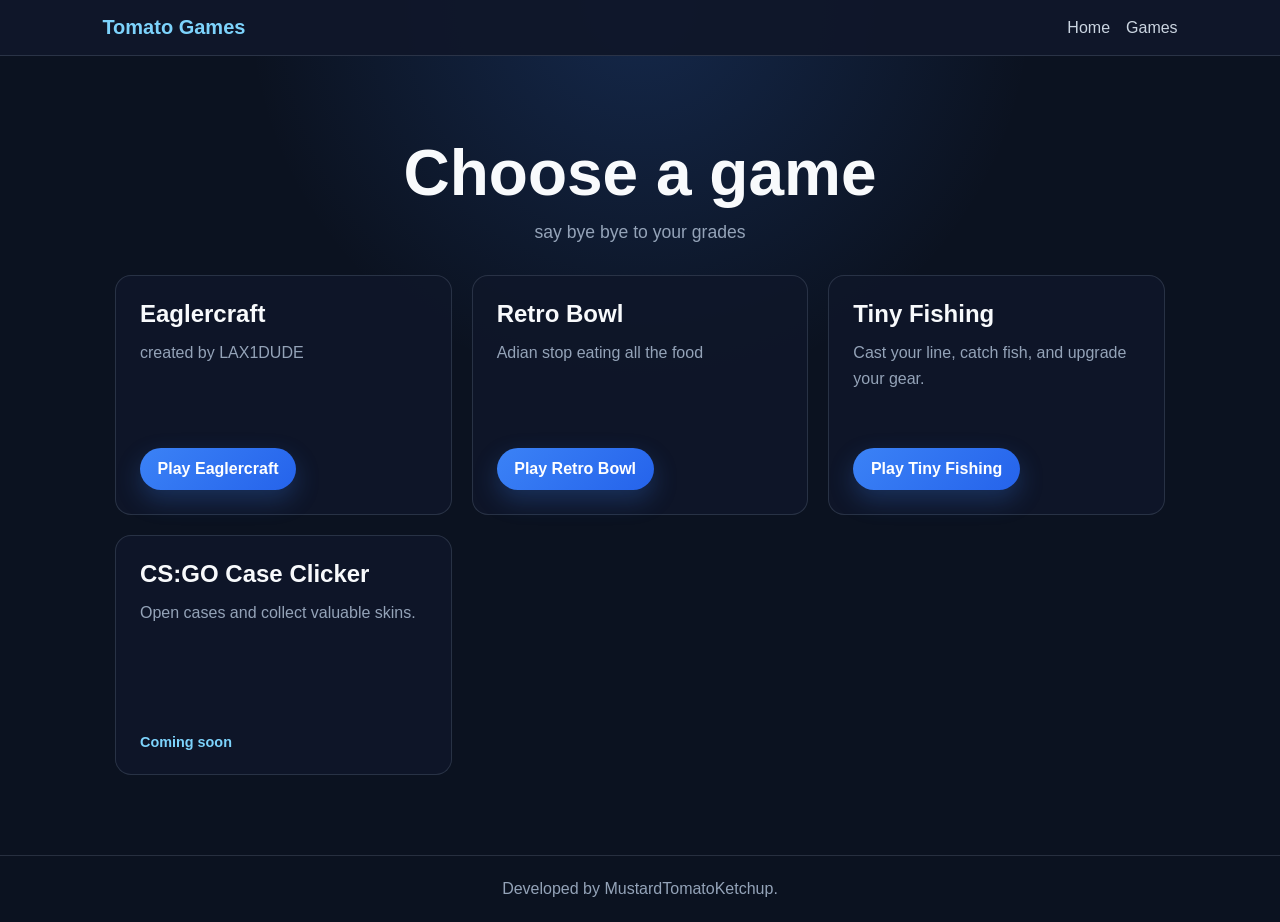
==== games.html @ 43b50442 "Update game descriptions in games.html" ====
<!DOCTYPE html>
<html lang="en">
<head>
  <meta charset="UTF-8" />
  <meta name="viewport" content="width=device-width, initial-scale=1" />
  <meta name="color-scheme" content="dark" />
  <title>New Tab</title>
  <style>
    :root {
      --bg: #0b1220;
      --panel: #0f172a;
      --panel-border: rgba(148, 163, 184, 0.2);
      --text: #e5eefb;
      --muted: #94a3b8;
      --accent: #7dd3fc;
      --primary: #3b82f6;
      --primary-strong: #2563eb;
      --shadow: rgba(59, 130, 246, 0.25);
    }

    * { box-sizing: border-box; }
    body {
      min-height: 100vh;
      margin: 0;
      font-family: Arial, sans-serif;
      color: var(--text);
      background: radial-gradient(circle at top, rgba(59, 130, 246, 0.2), transparent 35%), var(--bg);
    }
    a { color: inherit; }
    header {
      display: flex;
      align-items: center;
      justify-content: space-between;
      padding: 1rem 8%;
      background: rgba(15, 23, 42, 0.95);
      border-bottom: 1px solid var(--panel-border);
    }
    .logo { color: var(--accent); font-size: 1.25rem; font-weight: 700; text-decoration: none; }
    nav { display: flex; gap: 1rem; align-items: center; }
    nav a { color: #cbd5e1; text-decoration: none; }
    nav a:hover, nav a:focus-visible { color: white; }
    main { width: min(1050px, 84%); margin: 0 auto; padding: 5rem 0; }
    .intro { margin-bottom: 2rem; text-align: center; }
    h1 { margin: 0 0 0.75rem; font-size: clamp(2.5rem, 6vw, 4rem); color: #f8fafc; }
    .intro p { margin: 0; color: var(--muted); font-size: 1.1rem; }
    .games-grid { display: grid; grid-template-columns: repeat(3, minmax(0, 1fr)); gap: 1.25rem; }
    .game-card {
      display: flex;
      min-height: 240px;
      flex-direction: column;
      align-items: flex-start;
      padding: 1.5rem;
      background: rgba(15, 23, 42, 0.9);
      border: 1px solid var(--panel-border);
      border-radius: 1rem;
    }
    .game-card h2 { margin: 0 0 0.75rem; color: #f8fafc; }
    .game-card p { flex: 1; margin: 0 0 1.5rem; color: var(--muted); line-height: 1.6; }
    .play-button {
      display: inline-flex;
      align-items: center;
      justify-content: center;
      padding: 0.75rem 1.1rem;
      border: 0;
      border-radius: 999px;
      background: linear-gradient(135deg, var(--primary), var(--primary-strong));
      color: white;
      font-weight: 700;
      text-decoration: none;
      box-shadow: 0 10px 25px var(--shadow);
    }
    .coming-soon { color: var(--accent); font-size: 0.9rem; font-weight: 700; }
    footer { padding: 1.5rem; text-align: center; color: var(--muted); border-top: 1px solid var(--panel-border); }
    @media (max-width: 800px) {
      .games-grid { grid-template-columns: repeat(2, minmax(0, 1fr)); }
    }
    @media (max-width: 600px) {
      header { flex-direction: column; gap: 0.75rem; }
      main { padding: 3rem 0; }
      .games-grid { grid-template-columns: 1fr; }
    }
  </style>
</head>
<body>
  <header>
    <a class="logo" href="index.html">Tomato Games</a>
    <nav aria-label="Main navigation">
      <a href="index.html">Home</a>
      <a href="games.html" aria-current="page">Games</a>
    </nav>
  </header>

  <main>
    <section class="intro" aria-labelledby="page-title">
      <h1 id="page-title">Choose a game</h1>
      <p>say bye bye to your grades</p>
    </section>

    <section class="games-grid" aria-label="Game options">
      <article class="game-card">
        <h2>Eaglercraft</h2>
        <p>created by LAX1DUDE</p>
        <a class="play-button" href="EaglercraftX_1.8_u53_Offline_Signed.html">Play Eaglercraft</a>
      </article>
      <article class="game-card">
        <h2>Retro Bowl</h2>
        <p>Adian stop eating all the food</p>
        <a class="play-button" href="retro-bowl.html">Play Retro Bowl</a>
      </article>
      <article class="game-card">
        <h2>Tiny Fishing</h2>
        <p>Cast your line, catch fish, and upgrade your gear.</p>
        <a class="play-button" href="tiny-fishing.html">Play Tiny Fishing</a>
      </article>
      <article class="game-card">
        <h2>CS:GO Case Clicker</h2>
        <p>Open cases and collect valuable skins.</p>
        <span class="coming-soon">Coming soon</span>
      </article>
    </section>
  </main>

  <footer>Developed by MustardTomatoKetchup.</footer>
</body>
</html>
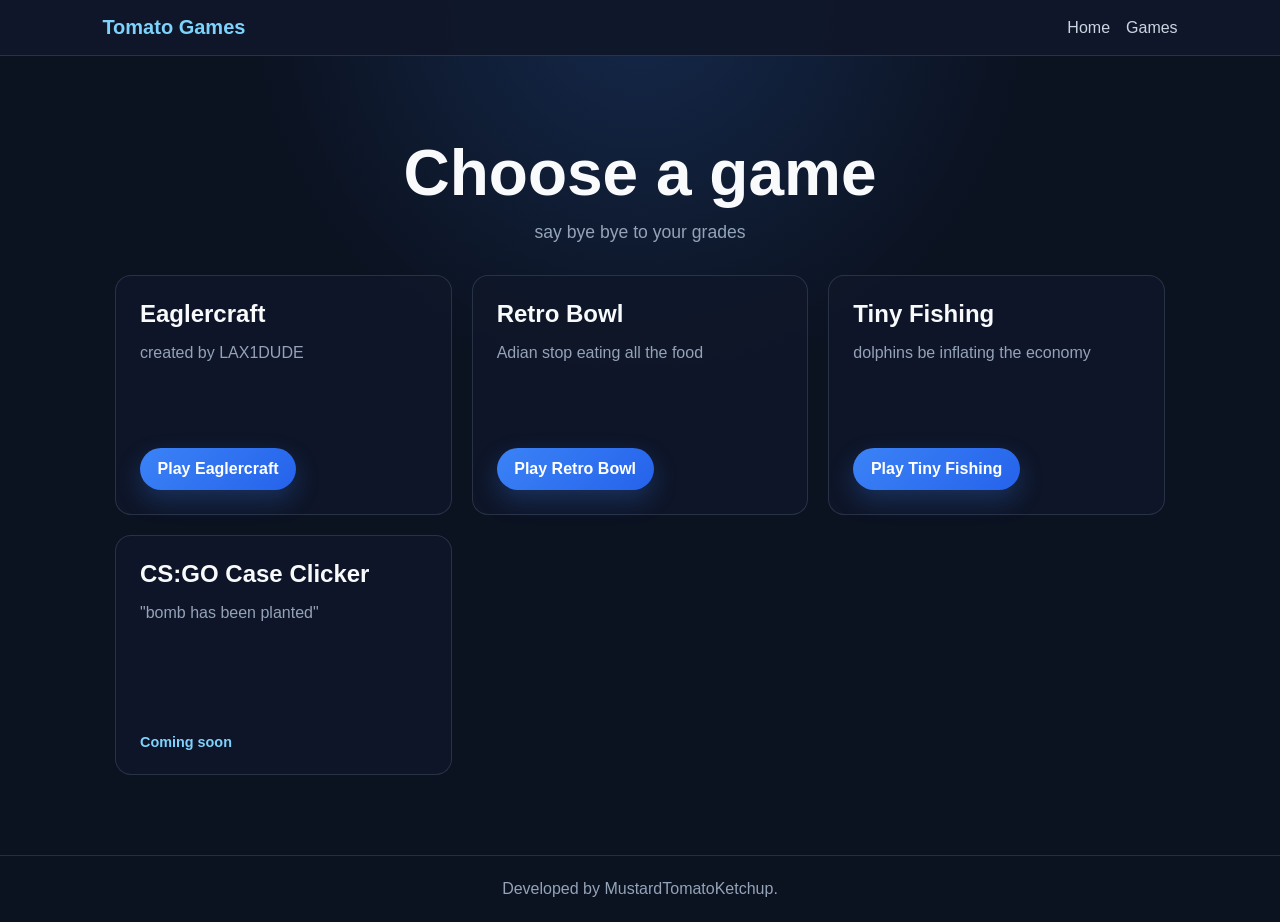
==== commit fc1e4129: "Update game descriptions in games.html" ====
--- a/games.html
+++ b/games.html
@@ -109,12 +109,12 @@
       </article>
       <article class="game-card">
         <h2>Tiny Fishing</h2>
-        <p>Cast your line, catch fish, and upgrade your gear.</p>
+        <p>dolphins be inflating the economy</p>
         <a class="play-button" href="tiny-fishing.html">Play Tiny Fishing</a>
       </article>
       <article class="game-card">
         <h2>CS:GO Case Clicker</h2>
-        <p>Open cases and collect valuable skins.</p>
+        <p>"bomb has been planted"</p>
         <span class="coming-soon">Coming soon</span>
       </article>
     </section>
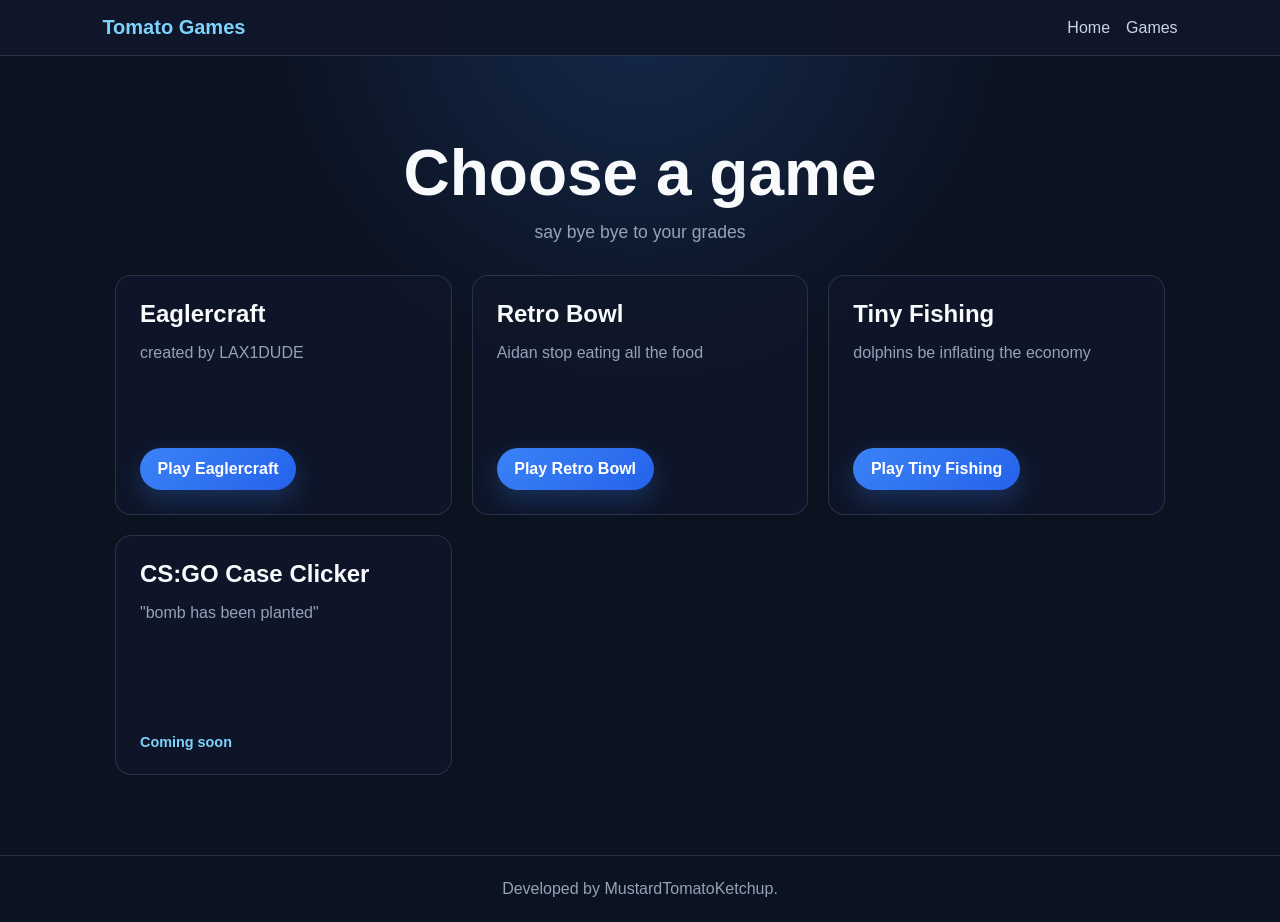
==== commit 9fc0cd3d: "Correct spelling of 'Adian' to 'Aidan' in games.html" ====
--- a/games.html
+++ b/games.html
@@ -104,7 +104,7 @@
       </article>
       <article class="game-card">
         <h2>Retro Bowl</h2>
-        <p>Adian stop eating all the food</p>
+        <p>Aidan stop eating all the food</p>
         <a class="play-button" href="retro-bowl.html">Play Retro Bowl</a>
       </article>
       <article class="game-card">
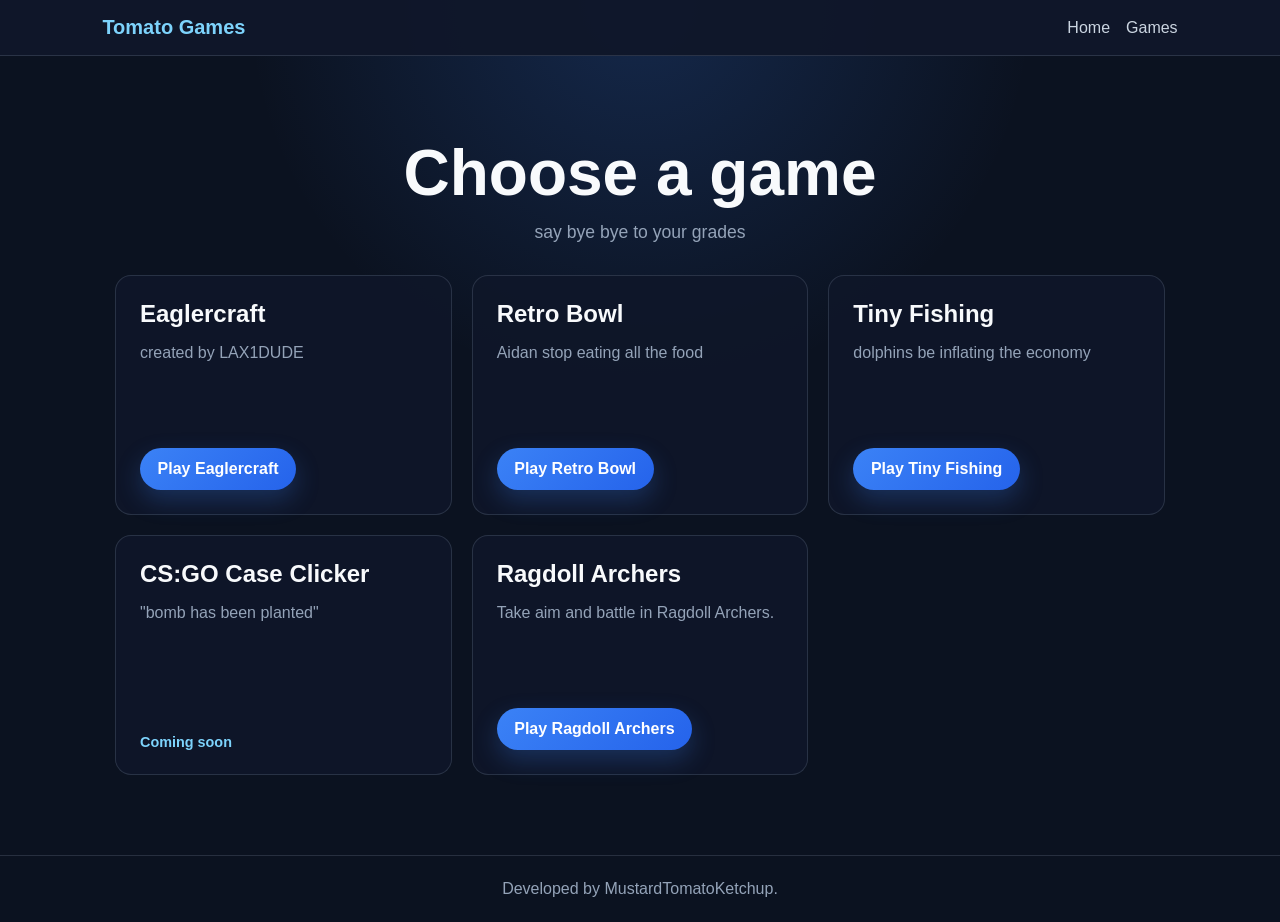
==== commit bd8ef0d4: "Add Ragdoll Archers game card" ====
--- a/games.html
+++ b/games.html
@@ -117,6 +117,11 @@
         <p>"bomb has been planted"</p>
         <span class="coming-soon">Coming soon</span>
       </article>
+      <article class="game-card">
+        <h2>Ragdoll Archers</h2>
+        <p>Take aim and battle in Ragdoll Archers.</p>
+        <a class="play-button" href="ragdoll-archers.htm">Play Ragdoll Archers</a>
+      </article>
     </section>
   </main>
 
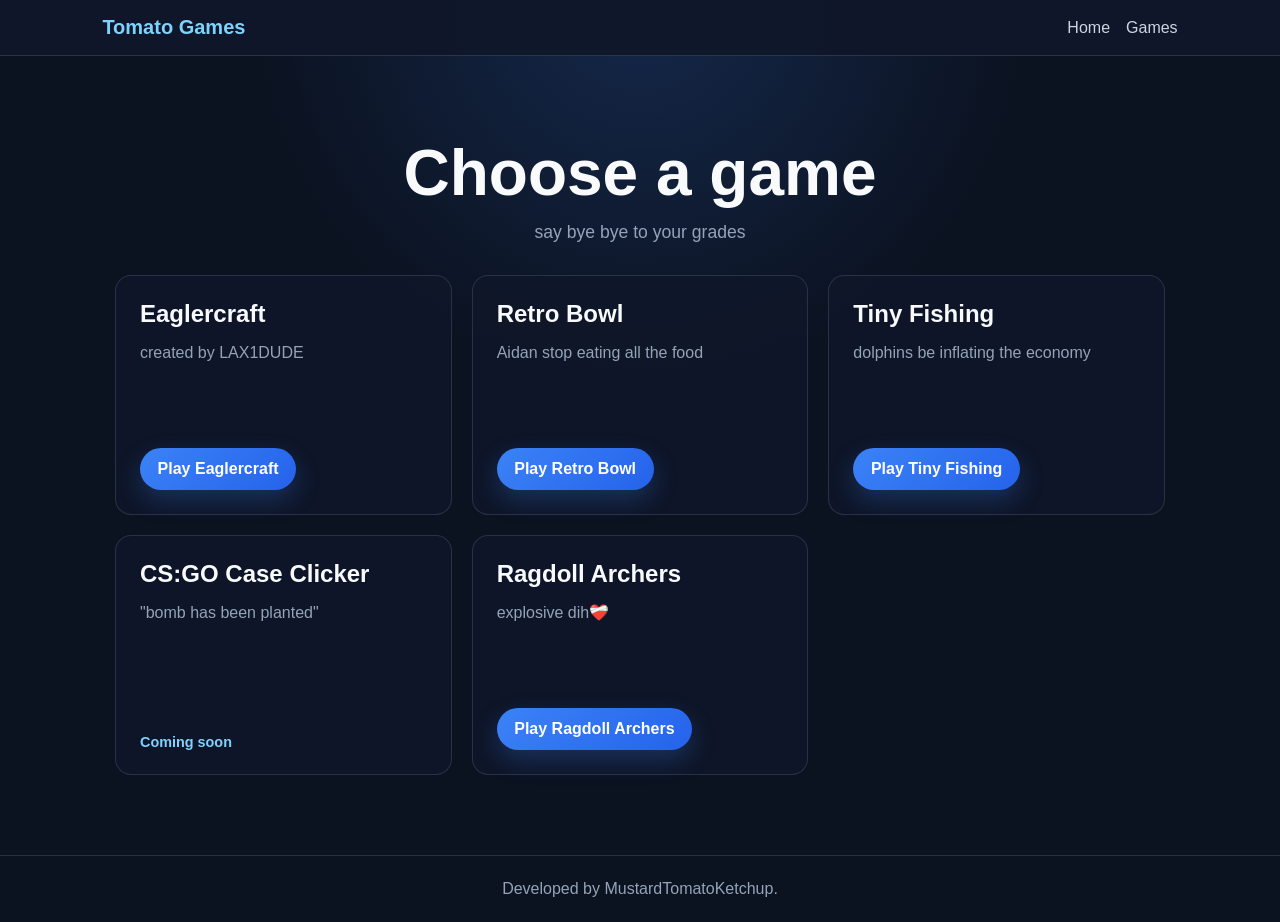
==== commit 3d75dfe2: "Update game description for Ragdoll Archers" ====
--- a/games.html
+++ b/games.html
@@ -119,7 +119,7 @@
       </article>
       <article class="game-card">
         <h2>Ragdoll Archers</h2>
-        <p>Take aim and battle in Ragdoll Archers.</p>
+        <p>explosive dih❤️‍🩹</p>
         <a class="play-button" href="ragdoll-archers.htm">Play Ragdoll Archers</a>
       </article>
     </section>
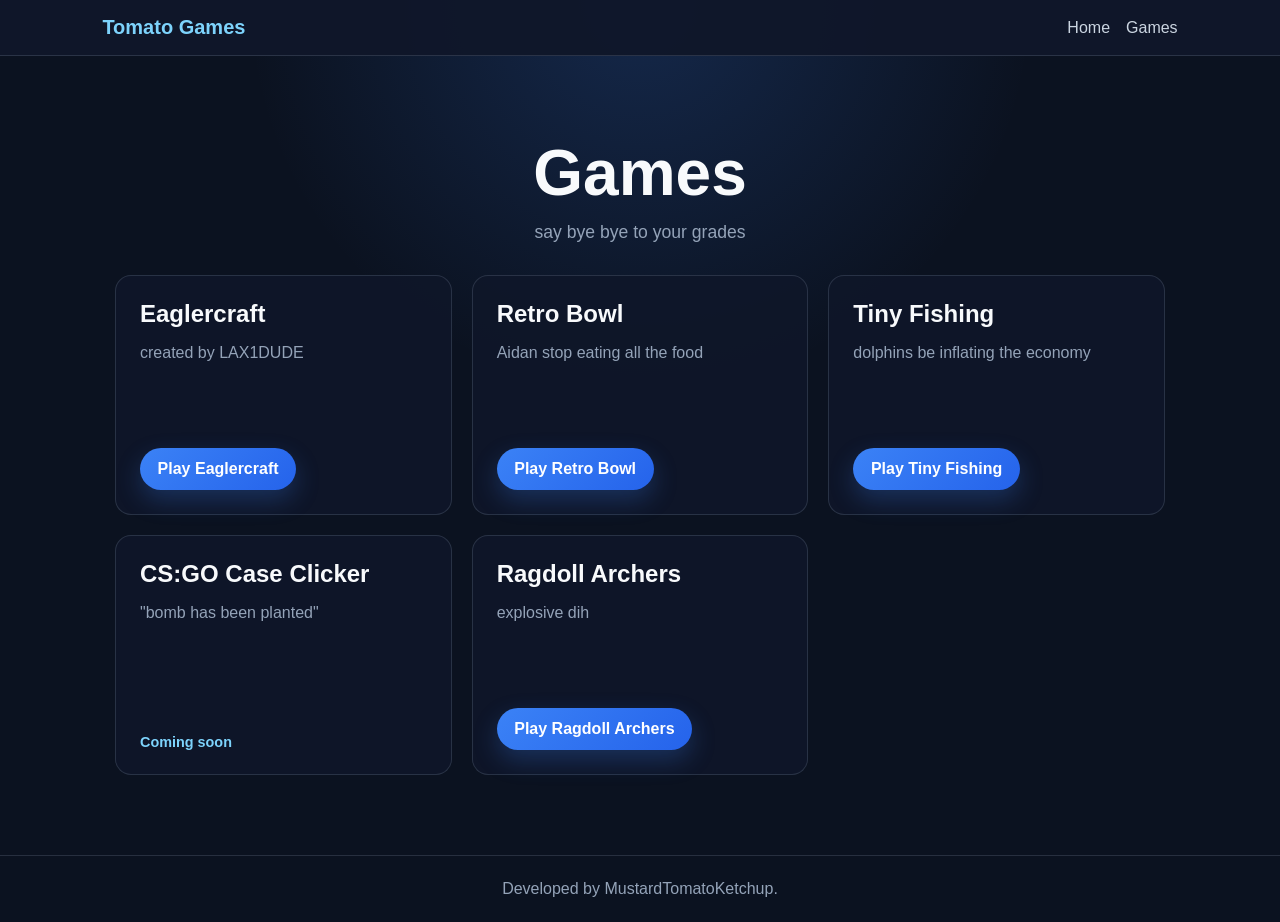
==== commit 9c65d878: "Modify page title and game description Updated the page title and removed an emoji from the game des" ====
--- a/games.html
+++ b/games.html
@@ -92,7 +92,7 @@
 
   <main>
     <section class="intro" aria-labelledby="page-title">
-      <h1 id="page-title">Choose a game</h1>
+      <h1 id="page-title">Games</h1>
       <p>say bye bye to your grades</p>
     </section>
 
@@ -119,7 +119,7 @@
       </article>
       <article class="game-card">
         <h2>Ragdoll Archers</h2>
-        <p>explosive dih❤️‍🩹</p>
+        <p>explosive dih</p>
         <a class="play-button" href="ragdoll-archers.htm">Play Ragdoll Archers</a>
       </article>
     </section>
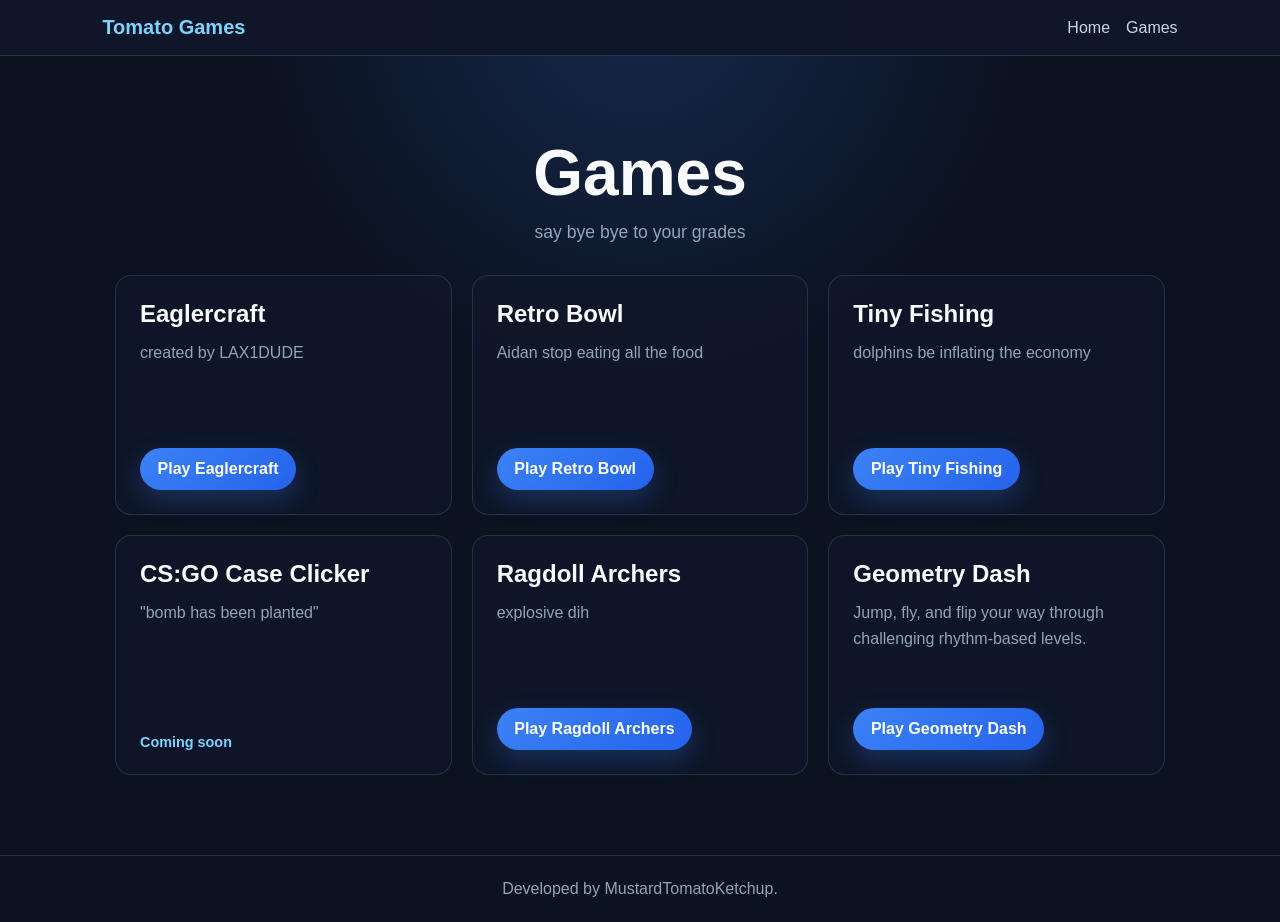
==== commit 2374f8b1: "Add Geometry Dash game card to games page" ====
--- a/games.html
+++ b/games.html
@@ -122,6 +122,11 @@
         <p>explosive dih</p>
         <a class="play-button" href="ragdoll-archers.htm">Play Ragdoll Archers</a>
       </article>
+      <article class="game-card">
+        <h2>Geometry Dash</h2>
+        <p>Jump, fly, and flip your way through challenging rhythm-based levels.</p>
+        <a class="play-button" href="geometry-dash.html">Play Geometry Dash</a>
+      </article>
     </section>
   </main>
 
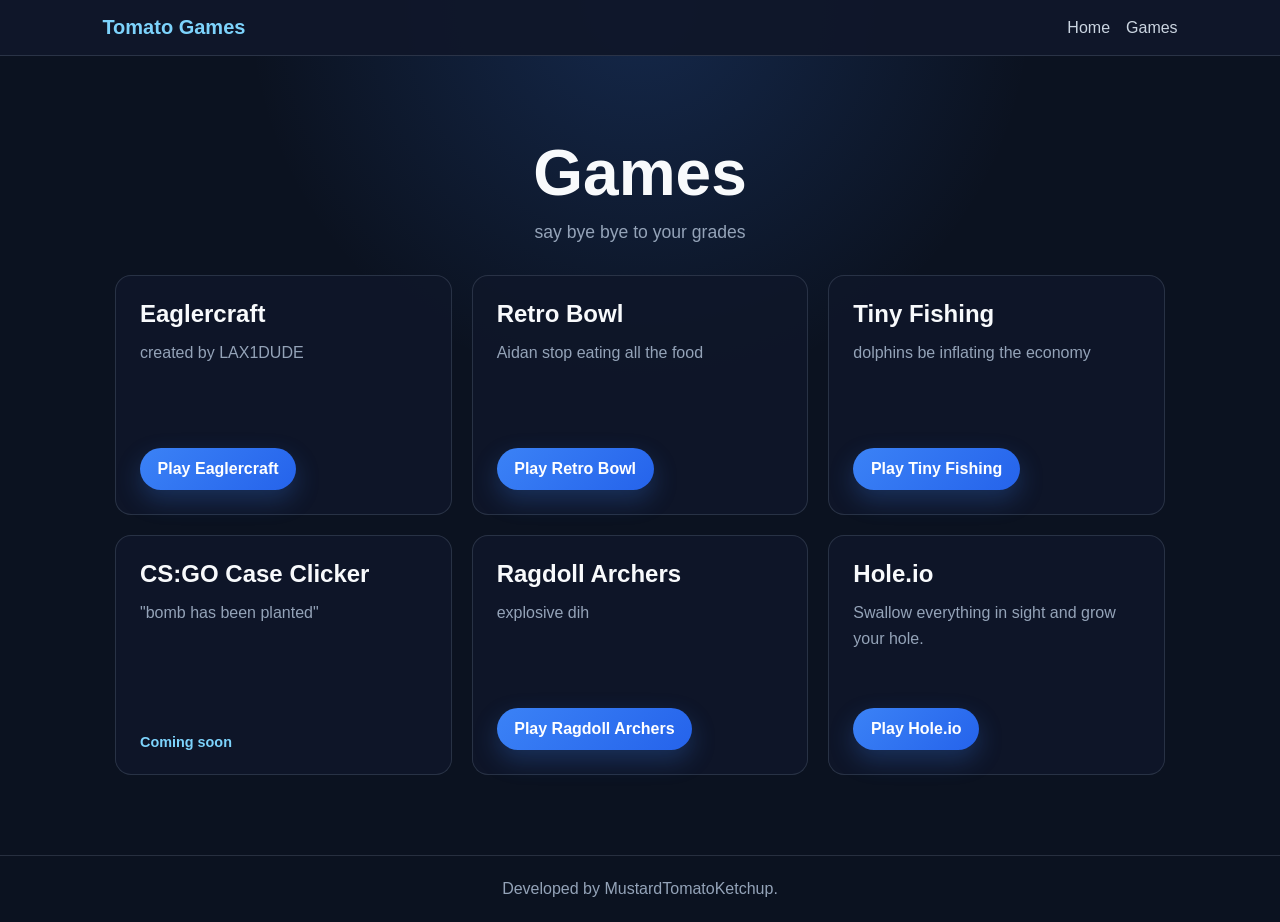
==== commit a22a4a30: "Replace Geometry Dash card with Hole.io and link to hole-io.html" ====
--- a/games.html
+++ b/games.html
@@ -123,9 +123,9 @@
         <a class="play-button" href="ragdoll-archers.htm">Play Ragdoll Archers</a>
       </article>
       <article class="game-card">
-        <h2>Geometry Dash</h2>
-        <p>Jump, fly, and flip your way through challenging rhythm-based levels.</p>
-        <a class="play-button" href="geometry-dash.html">Play Geometry Dash</a>
+        <h2>Hole.io</h2>
+        <p>Swallow everything in sight and grow your hole.</p>
+        <a class="play-button" href="hole-io.html">Play Hole.io</a>
       </article>
     </section>
   </main>
